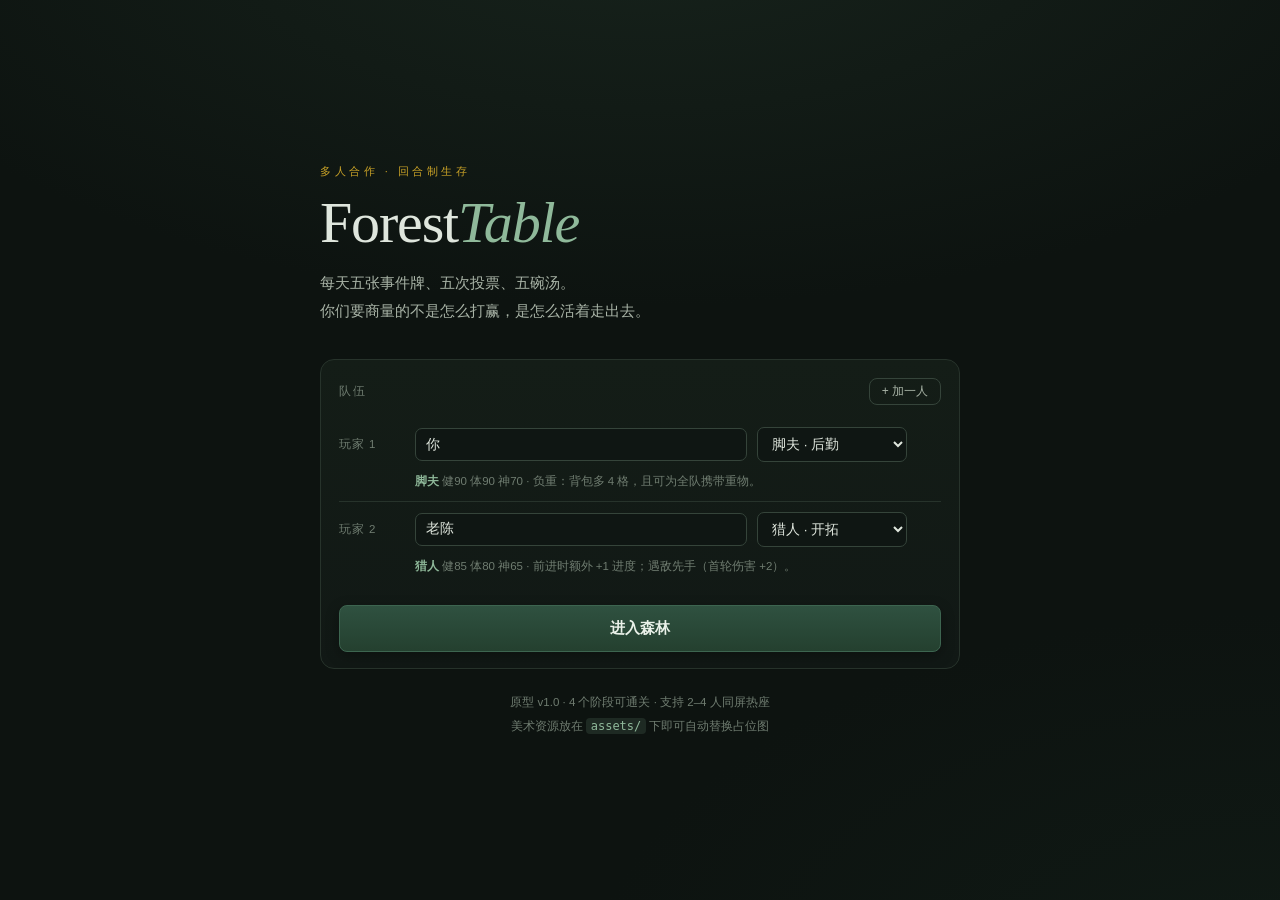
==== web/index.html @ 1d43fedc "Add files via upload" ====
<!DOCTYPE html>
<html lang="zh-CN">
<head>
<meta charset="UTF-8">
<meta name="viewport" content="width=device-width, initial-scale=1.0">
<title>ForestTable · 克苏鲁森林逃生</title>
<link rel="stylesheet" href="css/style.css">
</head>
<body>

<!-- ================= 标题 / 组队 ================= -->
<section id="screenTitle" class="screen">
  <div class="titlewrap">
    <div class="tkicker">多人合作 · 回合制生存</div>
    <h1>Forest<span>Table</span></h1>
    <p class="tsub">每天五张事件牌、五次投票、五碗汤。<br>你们要商量的不是怎么打赢，是怎么活着走出去。</p>

    <div class="setup">
      <div class="suhead">
        <span>队伍</span>
        <button id="addSlot" class="ghost small">+ 加一人</button>
      </div>
      <div id="roster"></div>
      <div class="sufoot">
        <button id="startBtn" class="primary big">进入森林</button>
        <button id="continueBtn" class="ghost big hidden">继续上次存档</button>
      </div>
    </div>

    <div class="tnote">
      原型 v1.0 · 4 个阶段可通关 · 支持 2–4 人同屏热座<br>
      美术资源放在 <code>assets/</code> 下即可自动替换占位图
    </div>
  </div>
</section>

<!-- ================= 游戏主界面 ================= -->
<section id="screenGame" class="screen hidden">
  <header id="topbar"></header>
  <div class="board">
    <aside class="players" id="playersCol"></aside>
    <main class="center" id="centerCol"></main>
    <aside class="side">
      <div class="panel" id="invPanel"></div>
      <div class="panel" id="logPanel"></div>
    </aside>
  </div>
</section>

<div id="modalLayer"></div>
<div id="toastLayer"></div>

<script src="js/data.js"></script>
<script src="js/engine.js"></script>
<script src="js/ui.js"></script>
<script>
  document.addEventListener('DOMContentLoaded', function () { FT.UI.init(); });
</script>
</body>
</html>
---- web/css/style.css ----
/* =====================================================================
 * ForestTable · 样式层
 * ---------------------------------------------------------------------
 * 美术替换指南：
 *   1. 配色 → 改 :root 里的变量即可，不要改下面结构里的颜色值。
 *   2. 场景图 → assets/scenes/{sceneKey}.jpg（700×320 以上，横构图）
 *      sceneKey: bright_forest / dark_forest / riverside / swamp / cliff
 *                / waterfall / lakeshore
 *   3. 角色立绘 → assets/chars/{charId}.jpg（正方形，300×300 以上）
 *      charId: porter / hunter / medic / apostle
 *   4. 卡面图  → assets/cards/{cardId}.jpg（16:9，如 D01.jpg）
 *   图片缺失时自动回退为占位底色，不会报错。
 * ===================================================================== */

:root{
  /* —— 基础底色 —— */
  --bg:          #0d1310;
  --bg-2:        #111815;
  --panel:       #151d18;
  --panel-2:     #19231d;
  --line:        #27332b;
  --line-2:      #35443a;

  /* —— 文字 —— */
  --ink:         #dfe6dd;
  --ink-2:       #a8b3a6;
  --ink-3:       #6f7c70;

  /* —— 强调色 —— */
  --accent:      #8fb99a;   /* 森林绿：主强调 */
  --accent-2:    #5d8a6a;
  --brass:       #c9a227;   /* 黄铜：标题与高亮 */
  --danger:      #c1573f;
  --warn:        #c98a3f;
  --good:        #6fa87a;

  /* —— 属性条 —— */
  --bar-hp:      #b8452f;
  --bar-st:      #c08b3e;
  --bar-sa:      #5f86a8;

  /* —— 尺寸 —— */
  --radius:      10px;
  --shadow:      0 18px 50px rgba(0,0,0,.55);
  --font:        "Noto Sans SC","PingFang SC","Microsoft YaHei",-apple-system,sans-serif;
  --font-serif:  "Georgia","Songti SC","SimSun",serif;
}

*{box-sizing:border-box}
html,body{height:100%}
body{
  margin:0;background:
    radial-gradient(120% 80% at 50% -10%, #17231c 0%, transparent 55%),
    radial-gradient(90% 70% at 100% 110%, #101a15 0%, transparent 60%),
    var(--bg);
  color:var(--ink);font-family:var(--font);font-size:14px;line-height:1.65;
  -webkit-font-smoothing:antialiased;overflow-x:hidden;
}
.hidden{display:none !important}
button{font-family:inherit;font-size:14px;cursor:pointer;border:none;background:none;color:inherit}
code{font-family:Consolas,monospace;background:#1e2a23;padding:1px 5px;border-radius:4px;font-size:12px;color:var(--accent)}
.mono{font-family:Consolas,monospace;font-size:12.5px;color:var(--ink-2);letter-spacing:.02em}
.good{color:var(--good)}
.bad{color:var(--danger)}
.warn{color:var(--warn)}

/* ==================== 标题页 ==================== */
.screen{min-height:100vh}
#screenTitle{display:grid;place-items:center;padding:40px 20px}
.titlewrap{width:100%;max-width:640px}
.tkicker{font-size:11px;letter-spacing:.32em;color:var(--brass);text-transform:uppercase;margin-bottom:14px}
h1{
  font-family:var(--font-serif);font-size:58px;line-height:1;margin:0 0 18px;
  letter-spacing:-.02em;font-weight:400;
}
h1 span{color:var(--accent);font-style:italic}
.tsub{color:var(--ink-2);font-size:14.5px;margin:0 0 34px;line-height:1.9}
.setup{border:1px solid var(--line);border-radius:14px;background:linear-gradient(180deg,#141d17,#111815);padding:18px 18px 16px}
.suhead{display:flex;justify-content:space-between;align-items:center;font-size:12px;letter-spacing:.16em;color:var(--ink-3);text-transform:uppercase;margin-bottom:12px}
.rslot{display:grid;grid-template-columns:66px 1fr 150px 24px;gap:10px;align-items:center;padding:10px 0;border-top:1px solid var(--line)}
.rslot:first-child{border-top:none}
.sidx{font-size:11.5px;color:var(--ink-3);letter-spacing:.08em}
.rnameIn,.rchar{
  background:#0f1613;border:1px solid var(--line-2);border-radius:7px;color:var(--ink);
  padding:8px 10px;font-size:13.5px;font-family:inherit;width:100%;
}
.rnameIn:focus,.rchar:focus{outline:none;border-color:var(--accent-2)}
.rhint{grid-column:1/-1;font-size:11.5px;color:var(--ink-3);line-height:1.6;padding-left:76px}
.rhint b{color:var(--accent)}
.rm{color:var(--ink-3);font-size:18px;line-height:1;align-self:center}
.rm:hover{color:var(--danger)}
.sufoot{display:flex;gap:10px;margin-top:20px;flex-wrap:wrap}
.tnote{margin-top:22px;font-size:11.5px;color:var(--ink-3);line-height:2;text-align:center}

button.primary{
  background:linear-gradient(180deg,#2f5140,#24402f);color:#eaf1e9;
  border:1px solid #3d6550;border-radius:8px;padding:10px 22px;font-weight:600;
  transition:.16s;box-shadow:0 4px 14px rgba(0,0,0,.3);
}
button.primary:hover{background:linear-gradient(180deg,#3a6049,#2b4b38);border-color:#4d7a60}
button.primary.big{padding:13px 30px;font-size:15px;flex:1;min-width:180px}
button.ghost{
  border:1px solid var(--line-2);border-radius:8px;padding:10px 18px;color:var(--ink-2);
  background:transparent;transition:.16s;
}
button.ghost:hover{border-color:var(--accent-2);color:var(--accent);background:#131c16}
button.ghost.small{padding:4px 12px;font-size:12px}
button:disabled{opacity:.42;cursor:not-allowed}

/* ==================== 主界面布局 ==================== */
#screenGame{display:flex;flex-direction:column;height:100vh;overflow:hidden}
#topbar{
  display:grid;grid-template-columns:auto auto 1fr auto;gap:22px;align-items:center;
  padding:10px 20px;border-bottom:1px solid var(--line);background:#0f1613;
  font-size:12.5px;flex:none;
}
.brandline{display:flex;gap:8px;align-items:baseline;color:var(--ink-2);white-space:nowrap}
.brandline b{font-family:var(--font-serif);font-size:15px;color:var(--accent);font-weight:400;letter-spacing:.02em}
.brandline .sep{color:var(--line-2)}
.clock{display:flex;align-items:center;gap:10px;white-space:nowrap}
.daytag{color:var(--brass);letter-spacing:.06em}
.turnpips{display:flex;gap:3px}
.turnpips i{width:14px;height:4px;border-radius:2px;background:var(--line-2);transition:.2s}
.turnpips i.night{background:#2b3a3f}
.turnpips i.on{background:var(--accent);box-shadow:0 0 8px rgba(143,185,154,.6)}
.turnpips i.on.night{background:#6fa8c9;box-shadow:0 0 8px rgba(111,168,201,.6)}
.tod{padding:1px 8px;border-radius:20px;font-size:11px;border:1px solid var(--line-2);color:var(--ink-2)}
.tod.night{color:#8fb6cf;border-color:#33474f;background:#16222500}
.firetag{color:var(--warn);font-size:11.5px}
.prog{display:flex;align-items:center;gap:10px;color:var(--ink-3);font-size:11.5px;min-width:0}
.pbar{flex:1;height:5px;background:#1c2620;border-radius:3px;overflow:hidden;min-width:80px}
.pbar i{display:block;height:100%;background:linear-gradient(90deg,var(--accent-2),var(--accent));border-radius:3px;transition:width .5s}
.tools{display:flex;gap:6px}
.tools button{border:1px solid var(--line);border-radius:6px;padding:4px 10px;font-size:11.5px;color:var(--ink-3);transition:.15s}
.tools button:hover{border-color:var(--accent-2);color:var(--accent)}

.board{display:grid;grid-template-columns:270px minmax(0,1fr) 290px;gap:14px;padding:14px 18px;flex:1;min-height:0}
.board > *{min-height:0}

/* ==================== 玩家卡 ==================== */
.players{display:flex;flex-direction:column;gap:9px;overflow-y:auto;padding-right:2px}
.pcard{
  position:relative;border:1px solid var(--line);border-radius:var(--radius);
  background:linear-gradient(180deg,var(--panel-2),var(--panel));padding:10px 12px;
  transition:.2s;overflow:hidden;
}
.pcard:hover{border-color:var(--line-2)}
.pcard.dead{opacity:.45;filter:grayscale(.7)}
.phead{display:flex;gap:9px;align-items:center;margin-bottom:9px}
.portrait{
  position:relative;width:36px;height:36px;border-radius:50%;overflow:hidden;flex:none;
  background:radial-gradient(circle at 30% 25%,#2c3f33,#16211b);border:1px solid var(--line-2);
  display:grid;place-items:center;font-family:var(--font-serif);font-size:15px;color:var(--accent);
}
.portrait img{position:absolute;inset:0;width:100%;height:100%;object-fit:cover}
.pname{font-size:13.5px;font-weight:600;letter-spacing:.02em}
.ptag{font-size:10.5px;color:var(--ink-3);letter-spacing:.06em}
.attrs{display:flex;flex-direction:column;gap:5px}
.arow{display:grid;grid-template-columns:26px 1fr;gap:7px;align-items:center}
.arow label{font-size:10.5px;color:var(--ink-3);letter-spacing:.04em}
.bar{position:relative;height:13px;background:#0f1613;border-radius:4px;overflow:hidden;border:1px solid #1e2a23}
.bar i{display:block;height:100%;border-radius:3px;transition:width .45s ease}
.bar span{
  position:absolute;inset:0;display:grid;place-items:center;font-size:9.5px;
  font-family:Consolas,monospace;color:#e8eee7;text-shadow:0 1px 2px rgba(0,0,0,.8)
}
.bar.hp i{background:linear-gradient(90deg,#8d3524,var(--bar-hp))}
.bar.st i{background:linear-gradient(90deg,#8a6329,var(--bar-st))}
.bar.sa i{background:linear-gradient(90deg,#3f5f78,var(--bar-sa))}
.sts{display:flex;flex-wrap:wrap;gap:4px;margin-top:8px;min-height:16px}
.st{font-size:10px;padding:1px 7px;border-radius:20px;border:1px solid var(--line-2);color:var(--ink-3)}
.st.none{border-color:transparent;color:#4d5a50}
.st.hungry{color:var(--warn);border-color:#4a3a22}
.st.dying{color:#e06a52;border-color:#5a2b22;background:#2a1512}
.st.bleeding{color:#d1614a;border-color:#4d2a22}
.st.poisoned{color:#8fae62;border-color:#3c4a2b}
.st.madness{color:#8f7fb8;border-color:#3f3556;background:#1e1a28}
.deadmask{
  position:absolute;inset:0;display:grid;place-items:center;
  font-family:var(--font-serif);font-size:22px;letter-spacing:.4em;color:#c1573f;
  background:rgba(10,14,12,.6)
}

/* ==================== 中间：场景 + 预告 ==================== */
.center{display:flex;flex-direction:column;gap:12px;overflow-y:auto}
.scene{
  position:relative;border-radius:var(--radius);overflow:hidden;min-height:250px;flex:none;
  border:1px solid var(--line);
  background:
    radial-gradient(120% 100% at 50% 0%, var(--c2) 0%, var(--c1) 60%, #0b110e 100%);
}
.scene::after{
  content:"";position:absolute;inset:0;pointer-events:none;
  background:
    repeating-linear-gradient(90deg, rgba(0,0,0,.16) 0 2px, transparent 2px 5px),
    linear-gradient(180deg, transparent 40%, rgba(8,12,10,.92) 100%);
  opacity:.55;
}
.sceneimg{position:absolute;inset:0;width:100%;height:100%;object-fit:cover;opacity:.9}
.sceneinfo{position:absolute;left:0;right:0;bottom:0;padding:16px 20px;z-index:2}
.sname{font-family:var(--font-serif);font-size:27px;letter-spacing:.08em;color:#eef3ec;text-shadow:0 2px 12px rgba(0,0,0,.9)}
.stag{font-size:12.5px;color:#b9c4b7;margin-top:3px;text-shadow:0 1px 8px rgba(0,0,0,.9)}
.senv{display:flex;gap:14px;margin-top:8px;font-size:11px;color:#93a291}
.senv span{padding:1px 8px;border-radius:20px;background:rgba(10,16,12,.55);border:1px solid rgba(255,255,255,.08)}

.preview{flex:1;display:flex;flex-direction:column;min-height:150px}
.pvlabel{font-size:10.5px;letter-spacing:.24em;color:var(--ink-3);text-transform:uppercase;margin-bottom:7px}
.pvcard{
  flex:1;border:1px solid var(--line);border-left:3px solid var(--brass);border-radius:8px;
  background:linear-gradient(135deg,#181f19,#121915);padding:14px 18px;
  display:flex;flex-direction:column;justify-content:center;
}
.pvcard.empty{border-left-color:var(--line-2);align-items:center}
.pvtitle{font-family:var(--font-serif);font-size:19px;letter-spacing:.04em;color:#e6ecdf}
.pvtype{font-size:10.5px;color:var(--brass);letter-spacing:.16em;margin:3px 0 8px}
.pvtext{font-size:13px;color:var(--ink-2);line-height:1.85;font-family:var(--font-serif)}
.ambushtag{display:inline-block;margin-top:10px;font-size:11px;color:#e06a52;border:1px solid #5a2b22;padding:1px 8px;border-radius:20px;width:fit-content}

/* ==================== 右栏 ==================== */
.side{display:flex;flex-direction:column;gap:12px;min-height:0}
.panel{border:1px solid var(--line);border-radius:var(--radius);background:var(--panel);display:flex;flex-direction:column;min-height:0}
#invPanel{flex:0 1 auto;max-height:46%}
#logPanel{flex:1 1 auto;min-height:0}
.ph{
  display:flex;justify-content:space-between;align-items:center;
  font-size:10.5px;letter-spacing:.18em;color:var(--ink-3);text-transform:uppercase;
  padding:9px 13px;border-bottom:1px solid var(--line);
}
.ph span{font-family:Consolas,monospace;letter-spacing:0;text-transform:none;font-size:11px}
.invlist{overflow-y:auto;padding:6px 8px}
.invitem{display:grid;grid-template-columns:20px 1fr auto auto;gap:7px;align-items:center;padding:3.5px 5px;border-radius:5px;font-size:12.5px}
.invitem:hover{background:#1b251f}
.ii{font-size:13px;opacity:.85;filter:saturate(.55)}
.in{color:var(--ink-2);overflow:hidden;text-overflow:ellipsis;white-space:nowrap}
.iq{font-family:Consolas,monospace;font-size:11.5px;color:var(--ink-3)}
.exp{font-family:Consolas,monospace;font-size:10px;color:#5d6b60;border:1px solid #263229;border-radius:3px;padding:0 3px}
.exp.soon{color:#c98a3f;border-color:#4a3a22}
.empty{padding:14px;text-align:center;color:#4a574d;font-size:12px}

.loglist{overflow-y:auto;padding:8px 12px;font-size:12px;line-height:1.8;flex:1}
.logline{color:var(--ink-2);padding:1px 0;border-bottom:1px solid rgba(39,51,43,.5)}
.lt{font-family:Consolas,monospace;font-size:9.5px;color:#4e5b51;margin-right:6px}
.logline.event{color:#d8cba4}
.logline.bad{color:#d5745c}
.logline.good{color:#8dbf98}
.logline.warn{color:#cfa05a}
.logline.tip{color:#7ea2b8}
.logline.sub{color:#4f5c52;font-size:11px}

/* ==================== 模态框 ==================== */
#modalLayer{position:fixed;inset:0;pointer-events:none;z-index:60}
.modal-back{
  position:fixed;inset:0;display:grid;place-items:center;padding:24px;
  background:rgba(6,9,7,.72);backdrop-filter:blur(6px);
  opacity:0;transition:opacity .18s;pointer-events:auto;z-index:61;
}
.modal-back.in{opacity:1}
.modal{
  width:100%;max-width:440px;max-height:88vh;overflow-y:auto;
  background:linear-gradient(180deg,#18211b,#121915);
  border:1px solid var(--line-2);border-radius:14px;box-shadow:var(--shadow);
  padding:22px 22px 18px;transform:translateY(8px) scale(.985);transition:transform .18s;
}
.modal-back.in .modal{transform:none}
.modal.wide{max-width:600px}
.modal h3{
  font-family:var(--font-serif);font-size:21px;font-weight:400;letter-spacing:.04em;
  margin:0 0 12px;color:#eaf0e4;
}
.modal h3:only-child{margin-bottom:0}
.badge{font-size:10.5px;letter-spacing:.16em;color:var(--brass);text-transform:uppercase;margin-bottom:6px}
.who{font-size:11.5px;letter-spacing:.16em;color:var(--accent);margin-bottom:6px}
.mbody{font-size:14px;color:var(--ink-2);line-height:1.9}
.flavor{font-family:var(--font-serif);font-size:14.5px;line-height:1.95;color:#c4cfc0;margin:0 0 6px}
.prompt{font-size:12px;color:var(--ink-3);margin:12px 0 2px;letter-spacing:.03em}
.prompt.bad{color:var(--danger)}
.enemy-flavor{font-family:var(--font-serif);font-size:14px;color:#c9b48f;margin:0 0 8px}

.opts{display:flex;flex-direction:column;gap:8px;margin-top:18px}
.opts.inline{flex-direction:row;flex-wrap:wrap}
.opt{
  text-align:left;border:1px solid var(--line-2);border-radius:9px;padding:10px 14px;
  background:#131b16;transition:.15s;display:flex;flex-direction:column;gap:2px;
}
.opts.inline .opt{flex:1;min-width:88px;text-align:center;align-items:center}
.opt:hover{border-color:var(--accent-2);background:#18241d;transform:translateY(-1px)}
.opt.primary{background:linear-gradient(180deg,#2f5140,#24402f);border-color:#3d6550;align-items:center;text-align:center}
.opt.primary:hover{background:linear-gradient(180deg,#3a6049,#2b4b38)}
.opt.ghost{border-style:dashed;color:var(--ink-3);align-items:center;text-align:center}
.opt.dis,.opt:disabled{opacity:.38;cursor:not-allowed;transform:none}
.olabel{font-size:14px;color:var(--ink);font-weight:600}
.odesc{font-size:11.5px;color:var(--ink-3);font-weight:400;line-height:1.6}
.mfoot{display:flex;gap:8px;justify-content:flex-end;margin-top:16px;flex-wrap:wrap}
.mfoot .ghost{font-size:12.5px;padding:7px 14px}

/* 事件卡 */
.eventcard .cardart{
  position:relative;height:150px;border-radius:9px;overflow:hidden;margin-bottom:14px;
  background:linear-gradient(135deg,#243029,#141c17);border:1px solid var(--line);
  display:grid;place-items:center;
}
.cardart img{position:absolute;inset:0;width:100%;height:100%;object-fit:cover}
.artph{font-size:11px;letter-spacing:.3em;color:#4d5a50;text-transform:uppercase}

/* 判定 */
.roll .rollbox{display:flex;gap:16px;align-items:center;margin:6px 0 12px}
.die{
  width:66px;height:66px;border-radius:12px;display:grid;place-items:center;flex:none;
  font-family:var(--font-serif);font-size:30px;color:#e9efe6;
  background:linear-gradient(160deg,#26362c,#161f1a);
  border:1px solid var(--line-2);box-shadow:inset 0 1px 0 rgba(255,255,255,.06),0 8px 20px rgba(0,0,0,.4);
  transition:.2s;
}
.die.small{width:46px;height:46px;font-size:21px}
.die.spin{transform:rotate(-4deg) scale(1.03)}
.die.ok{border-color:var(--good);box-shadow:0 0 22px rgba(111,168,122,.4)}
.die.bad{border-color:var(--danger);box-shadow:0 0 22px rgba(193,87,63,.35)}
.rollmeta{font-size:13px;color:var(--ink-2);line-height:1.8}
.rollresult{margin-top:6px;font-size:14px;font-family:Consolas,monospace}
.die-back{background:rgba(6,9,7,.45)}
.diebox{
  display:flex;flex-direction:column;align-items:center;gap:8px;padding:16px 26px;
  background:rgba(16,23,18,.94);border:1px solid var(--line-2);border-radius:12px;
}
.dl{font-size:11.5px;letter-spacing:.16em;color:var(--ink-3);text-transform:uppercase}

/* 计票 */
.tally{display:flex;flex-direction:column;gap:8px;margin:6px 0}
.tallyrow{display:grid;grid-template-columns:78px 1fr 26px 96px;gap:9px;align-items:center;font-size:12.5px}
.tallyrow .tl{color:var(--ink);font-weight:600}
.tb{height:6px;background:#1a241e;border-radius:3px;overflow:hidden}
.tb i{display:block;height:100%;background:var(--accent-2);border-radius:3px;transition:width .4s}
.tallyrow.win .tb i{background:var(--accent);box-shadow:0 0 10px rgba(143,185,154,.5)}
.tn{font-family:Consolas,monospace;text-align:center;color:var(--ink-2)}
.tw{font-size:11px;color:var(--ink-3);text-align:right;overflow:hidden;text-overflow:ellipsis;white-space:nowrap}

/* 分食物 */
.food .foodhead{display:flex;gap:14px;align-items:center;margin-bottom:14px}
.ficon{font-size:38px;filter:saturate(.6)}
.food .foodhead h3{margin:0}
.dicerow{display:flex;gap:8px;flex-wrap:wrap;margin-bottom:14px}
.dchip{
  border:1px solid var(--line-2);border-radius:8px;padding:6px 10px;font-size:12px;
  display:flex;gap:8px;align-items:center;background:#131b16;transition:.2s;
}
.dchip.act{border-color:var(--brass);background:#1f1c12;box-shadow:0 0 14px rgba(201,162,39,.18)}
.dn{color:var(--ink-2)}
.dr{font-family:Consolas,monospace;color:var(--brass);font-weight:700}
.da{font-size:11px;color:var(--ink-3)}
.foodbody{border-top:1px solid var(--line);padding-top:12px}
.curturn{font-size:13.5px;margin-bottom:10px;color:var(--ink-2)}
.curturn b{color:var(--accent);font-size:15px}

/* 合成 */
.recipes{display:flex;flex-direction:column;gap:7px;margin-top:12px}
.recipe{
  display:flex;flex-direction:column;gap:3px;text-align:left;
  border:1px solid var(--line);border-radius:8px;padding:9px 13px;background:#131b16;transition:.15s;
}
.recipe:hover:not(.dis){border-color:var(--accent-2);background:#18241d}
.recipe.dis{opacity:.45;cursor:not-allowed}
.rname{font-size:13.5px;font-weight:600;color:var(--ink)}
.cooktag{font-style:normal;font-size:10px;color:var(--brass);border:1px solid #4a3a22;border-radius:20px;padding:0 6px;margin-left:4px}
.rreq{font-size:11.5px;font-family:Consolas,monospace;color:var(--ink-3)}
.okc{color:var(--good)}
.badc{color:var(--danger)}
.rdesc{font-size:11.5px;color:var(--ink-3);line-height:1.6}

/* 小结 */
.sumgrid{display:flex;flex-direction:column;gap:4px;margin:8px 0}
.sumrow{display:grid;grid-template-columns:1fr auto auto auto;gap:14px;font-size:12.5px;padding:4px 0;border-bottom:1px solid rgba(39,51,43,.6)}
.sumrow.dead{opacity:.45}
.sn{color:var(--ink-2)}
.sv{font-family:Consolas,monospace;color:var(--ink-3);font-size:11.5px}
.summary .sumrow{grid-template-columns:1fr auto auto auto}

/* 结局 */
.over{text-align:center}
.overtag{
  font-family:var(--font-serif);font-size:26px;letter-spacing:.28em;margin-bottom:16px;
}
.over.win .overtag{color:var(--accent);text-shadow:0 0 30px rgba(143,185,154,.35)}
.over.lose .overtag{color:var(--danger);text-shadow:0 0 30px rgba(193,87,63,.3)}
.over .sumrow{grid-template-columns:1fr auto}

/* 调试 */
.dbgsec{margin-top:14px}
.dbgh{font-size:10.5px;letter-spacing:.16em;color:var(--ink-3);text-transform:uppercase;margin-bottom:7px}

/* Toast / Flash */
#toastLayer{position:fixed;inset:0;pointer-events:none;z-index:90;display:grid;place-items:center}
.toast{
  position:absolute;bottom:38px;padding:9px 20px;border-radius:24px;font-size:13px;
  background:rgba(20,29,23,.96);border:1px solid var(--line-2);color:var(--ink);
  opacity:0;transform:translateY(10px);transition:.25s;box-shadow:0 8px 26px rgba(0,0,0,.5);
}
.toast.in{opacity:1;transform:none}
.toast.bad{border-color:#5a2b22;color:#e08a72}
.flash{
  font-family:var(--font-serif);font-size:26px;letter-spacing:.22em;color:#e8efe3;
  text-shadow:0 4px 30px rgba(0,0,0,.9);opacity:0;transition:.35s;
}
.flash.in{opacity:1}

/* ==================== 响应式 ==================== */
@media (max-width:1180px){
  .board{grid-template-columns:230px minmax(0,1fr) 250px}
  #topbar{grid-template-columns:auto auto 1fr;gap:14px}
  .tools{grid-column:1/-1;justify-content:flex-end}
}
@media (max-width:900px){
  #screenGame{height:auto;min-height:100vh;overflow:visible}
  .board{grid-template-columns:1fr;padding:12px}
  .players{flex-direction:row;overflow-x:auto;padding-bottom:6px}
  .pcard{min-width:210px}
  .center{overflow:visible}
  .scene{min-height:200px}
  #invPanel{max-height:none}
  .loglist{max-height:240px}
  h1{font-size:42px}
  .rslot{grid-template-columns:1fr 1fr;gap:8px}
  .rhint{padding-left:0}
}
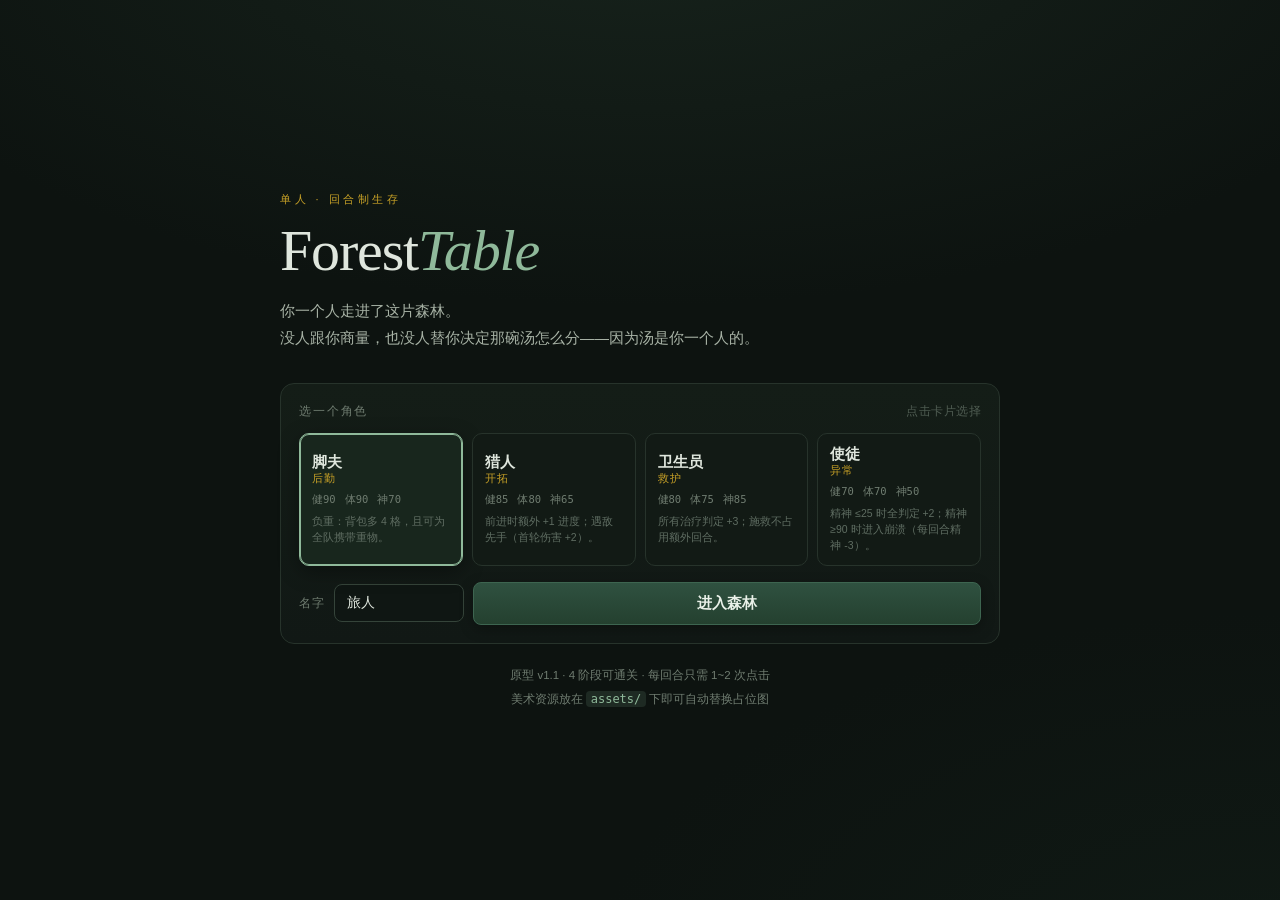
==== commit 680a83fa: "Add files via upload" ====
--- a/web/index.html
+++ b/web/index.html
@@ -8,27 +8,26 @@
 </head>
 <body>
 
-<!-- ================= 标题 / 组队 ================= -->
+<!-- ================= 标题：选一个角色 ================= -->
 <section id="screenTitle" class="screen">
   <div class="titlewrap">
-    <div class="tkicker">多人合作 · 回合制生存</div>
+    <div class="tkicker">单人 · 回合制生存</div>
     <h1>Forest<span>Table</span></h1>
-    <p class="tsub">每天五张事件牌、五次投票、五碗汤。<br>你们要商量的不是怎么打赢，是怎么活着走出去。</p>
+    <p class="tsub">你一个人走进了这片森林。<br>没人跟你商量，也没人替你决定那碗汤怎么分——因为汤是你一个人的。</p>
 
     <div class="setup">
-      <div class="suhead">
-        <span>队伍</span>
-        <button id="addSlot" class="ghost small">+ 加一人</button>
-      </div>
-      <div id="roster"></div>
-      <div class="sufoot">
+      <div class="suhead"><span>选一个角色</span><span class="hint">点击卡片选择</span></div>
+      <div id="roster" class="charcards"></div>
+      <div class="namerow">
+        <label>名字</label>
+        <input id="playerName" maxlength="8" value="旅人">
         <button id="startBtn" class="primary big">进入森林</button>
-        <button id="continueBtn" class="ghost big hidden">继续上次存档</button>
+        <button id="continueBtn" class="ghost big hidden">继续存档</button>
       </div>
     </div>
 
     <div class="tnote">
-      原型 v1.0 · 4 个阶段可通关 · 支持 2–4 人同屏热座<br>
+      原型 v1.1 · 4 阶段可通关 · 每回合只需 1~2 次点击<br>
       美术资源放在 <code>assets/</code> 下即可自动替换占位图
     </div>
   </div>
@@ -38,10 +37,16 @@
 <section id="screenGame" class="screen hidden">
   <header id="topbar"></header>
   <div class="board">
-    <aside class="players" id="playersCol"></aside>
-    <main class="center" id="centerCol"></main>
+    <aside class="left">
+      <div id="playersCol"></div>
+      <div class="panel" id="invPanel"></div>
+    </aside>
+    <main class="center">
+      <div id="sceneBox"></div>
+      <div id="stageBox"></div>
+    </main>
     <aside class="side">
-      <div class="panel" id="invPanel"></div>
+      <div id="previewBox"></div>
       <div class="panel" id="logPanel"></div>
     </aside>
   </div>
--- a/web/css/style.css
+++ b/web/css/style.css
@@ -1,49 +1,27 @@
 /* =====================================================================
- * ForestTable · 样式层
+ * ForestTable · 样式层 v1.1（单人流 + 页面内步骤流）
  * ---------------------------------------------------------------------
  * 美术替换指南：
- *   1. 配色 → 改 :root 里的变量即可，不要改下面结构里的颜色值。
- *   2. 场景图 → assets/scenes/{sceneKey}.jpg（700×320 以上，横构图）
- *      sceneKey: bright_forest / dark_forest / riverside / swamp / cliff
- *                / waterfall / lakeshore
- *   3. 角色立绘 → assets/chars/{charId}.jpg（正方形，300×300 以上）
- *      charId: porter / hunter / medic / apostle
- *   4. 卡面图  → assets/cards/{cardId}.jpg（16:9，如 D01.jpg）
- *   图片缺失时自动回退为占位底色，不会报错。
+ *   1. 配色 → 改 :root 变量，不要动下面结构里的颜色值。
+ *   2. 场景图 → assets/scenes/{sceneKey}.jpg
+ *   3. 角色立绘 → assets/chars/{charId}.jpg（300×300 以上，正方形）
+ *   4. 卡面图 → assets/cards/{cardId}.jpg（16:9）
+ *   图片缺失自动回退为占位底色，不报错。
  * ===================================================================== */
 
 :root{
-  /* —— 基础底色 —— */
-  --bg:          #0d1310;
-  --bg-2:        #111815;
-  --panel:       #151d18;
-  --panel-2:     #19231d;
-  --line:        #27332b;
-  --line-2:      #35443a;
-
-  /* —— 文字 —— */
-  --ink:         #dfe6dd;
-  --ink-2:       #a8b3a6;
-  --ink-3:       #6f7c70;
-
-  /* —— 强调色 —— */
-  --accent:      #8fb99a;   /* 森林绿：主强调 */
-  --accent-2:    #5d8a6a;
-  --brass:       #c9a227;   /* 黄铜：标题与高亮 */
-  --danger:      #c1573f;
-  --warn:        #c98a3f;
-  --good:        #6fa87a;
-
-  /* —— 属性条 —— */
-  --bar-hp:      #b8452f;
-  --bar-st:      #c08b3e;
-  --bar-sa:      #5f86a8;
-
-  /* —— 尺寸 —— */
-  --radius:      10px;
-  --shadow:      0 18px 50px rgba(0,0,0,.55);
-  --font:        "Noto Sans SC","PingFang SC","Microsoft YaHei",-apple-system,sans-serif;
-  --font-serif:  "Georgia","Songti SC","SimSun",serif;
+  --bg:#0d1310; --bg-2:#111815;
+  --panel:#151d18; --panel-2:#19231d;
+  --line:#27332b; --line-2:#35443a;
+  --ink:#dfe6dd; --ink-2:#a8b3a6; --ink-3:#6f7c70;
+  --accent:#8fb99a; --accent-2:#5d8a6a;
+  --brass:#c9a227;
+  --danger:#c1573f; --warn:#c98a3f; --good:#6fa87a;
+  --bar-hp:#b8452f; --bar-st:#c08b3e; --bar-sa:#5f86a8;
+  --radius:10px;
+  --shadow:0 18px 50px rgba(0,0,0,.55);
+  --font:"Noto Sans SC","PingFang SC","Microsoft YaHei",-apple-system,sans-serif;
+  --font-serif:"Georgia","Songti SC","SimSun",serif;
 }
 
 *{box-sizing:border-box}
@@ -59,38 +37,39 @@
 .hidden{display:none !important}
 button{font-family:inherit;font-size:14px;cursor:pointer;border:none;background:none;color:inherit}
 code{font-family:Consolas,monospace;background:#1e2a23;padding:1px 5px;border-radius:4px;font-size:12px;color:var(--accent)}
-.mono{font-family:Consolas,monospace;font-size:12.5px;color:var(--ink-2);letter-spacing:.02em}
-.good{color:var(--good)}
-.bad{color:var(--danger)}
-.warn{color:var(--warn)}
+.mono{font-family:Consolas,monospace;font-size:12.5px;color:var(--ink-2)}
+.good{color:var(--good)} .bad{color:var(--danger)} .warn{color:var(--warn)}
 
 /* ==================== 标题页 ==================== */
 .screen{min-height:100vh}
 #screenTitle{display:grid;place-items:center;padding:40px 20px}
-.titlewrap{width:100%;max-width:640px}
+.titlewrap{width:100%;max-width:720px}
 .tkicker{font-size:11px;letter-spacing:.32em;color:var(--brass);text-transform:uppercase;margin-bottom:14px}
-h1{
-  font-family:var(--font-serif);font-size:58px;line-height:1;margin:0 0 18px;
-  letter-spacing:-.02em;font-weight:400;
-}
+h1{font-family:var(--font-serif);font-size:58px;line-height:1;margin:0 0 18px;letter-spacing:-.02em;font-weight:400}
 h1 span{color:var(--accent);font-style:italic}
-.tsub{color:var(--ink-2);font-size:14.5px;margin:0 0 34px;line-height:1.9}
-.setup{border:1px solid var(--line);border-radius:14px;background:linear-gradient(180deg,#141d17,#111815);padding:18px 18px 16px}
-.suhead{display:flex;justify-content:space-between;align-items:center;font-size:12px;letter-spacing:.16em;color:var(--ink-3);text-transform:uppercase;margin-bottom:12px}
-.rslot{display:grid;grid-template-columns:66px 1fr 150px 24px;gap:10px;align-items:center;padding:10px 0;border-top:1px solid var(--line)}
-.rslot:first-child{border-top:none}
-.sidx{font-size:11.5px;color:var(--ink-3);letter-spacing:.08em}
-.rnameIn,.rchar{
-  background:#0f1613;border:1px solid var(--line-2);border-radius:7px;color:var(--ink);
-  padding:8px 10px;font-size:13.5px;font-family:inherit;width:100%;
-}
-.rnameIn:focus,.rchar:focus{outline:none;border-color:var(--accent-2)}
-.rhint{grid-column:1/-1;font-size:11.5px;color:var(--ink-3);line-height:1.6;padding-left:76px}
-.rhint b{color:var(--accent)}
-.rm{color:var(--ink-3);font-size:18px;line-height:1;align-self:center}
-.rm:hover{color:var(--danger)}
-.sufoot{display:flex;gap:10px;margin-top:20px;flex-wrap:wrap}
-.tnote{margin-top:22px;font-size:11.5px;color:var(--ink-3);line-height:2;text-align:center}
+.tsub{color:var(--ink-2);font-size:14.5px;margin:0 0 30px;line-height:1.9}
+.setup{border:1px solid var(--line);border-radius:14px;background:linear-gradient(180deg,#141d17,#111815);padding:18px}
+.suhead{display:flex;justify-content:space-between;align-items:center;font-size:11.5px;letter-spacing:.16em;color:var(--ink-3);text-transform:uppercase;margin-bottom:12px}
+.suhead .hint{letter-spacing:.04em;text-transform:none;color:#4f5c52}
+.charcards{display:grid;grid-template-columns:repeat(4,1fr);gap:9px}
+.charcard{
+  text-align:left;border:1px solid var(--line);border-radius:10px;padding:11px 12px;
+  background:#121a15;transition:.16s;position:relative;
+}
+.charcard:hover{border-color:var(--line-2);background:#16211a;transform:translateY(-1px)}
+.charcard.on{border-color:var(--accent);background:#18261d;box-shadow:0 0 0 1px var(--accent) inset,0 6px 20px rgba(0,0,0,.35)}
+.cc-name{font-size:15px;font-weight:600;color:var(--ink)}
+.cc-tag{font-size:10.5px;color:var(--brass);letter-spacing:.1em;margin-bottom:7px}
+.cc-attrs{display:flex;gap:9px;font-family:Consolas,monospace;font-size:10.5px;color:var(--ink-3);margin-bottom:6px}
+.cc-pass{font-size:10.5px;color:#5f6d62;line-height:1.55}
+.namerow{display:flex;gap:9px;align-items:center;margin-top:16px;flex-wrap:wrap}
+.namerow label{font-size:11.5px;color:var(--ink-3);letter-spacing:.1em}
+#playerName{
+  background:#0f1613;border:1px solid var(--line-2);border-radius:8px;color:var(--ink);
+  padding:10px 12px;font-size:14px;font-family:inherit;width:130px;
+}
+#playerName:focus{outline:none;border-color:var(--accent-2)}
+.tnote{margin-top:20px;font-size:11.5px;color:var(--ink-3);line-height:2;text-align:center}
 
 button.primary{
   background:linear-gradient(180deg,#2f5140,#24402f);color:#eaf1e9;
@@ -98,76 +77,67 @@
   transition:.16s;box-shadow:0 4px 14px rgba(0,0,0,.3);
 }
 button.primary:hover{background:linear-gradient(180deg,#3a6049,#2b4b38);border-color:#4d7a60}
-button.primary.big{padding:13px 30px;font-size:15px;flex:1;min-width:180px}
-button.ghost{
-  border:1px solid var(--line-2);border-radius:8px;padding:10px 18px;color:var(--ink-2);
-  background:transparent;transition:.16s;
-}
+button.primary.big{padding:11px 26px;font-size:14.5px;flex:1;min-width:150px}
+button.ghost{border:1px solid var(--line-2);border-radius:8px;padding:10px 18px;color:var(--ink-2);background:transparent;transition:.16s}
 button.ghost:hover{border-color:var(--accent-2);color:var(--accent);background:#131c16}
-button.ghost.small{padding:4px 12px;font-size:12px}
+button.ghost.big{padding:11px 20px;font-size:14.5px}
 button:disabled{opacity:.42;cursor:not-allowed}
 
-/* ==================== 主界面布局 ==================== */
+/* ==================== 主界面 ==================== */
 #screenGame{display:flex;flex-direction:column;height:100vh;overflow:hidden}
 #topbar{
-  display:grid;grid-template-columns:auto auto 1fr auto;gap:22px;align-items:center;
-  padding:10px 20px;border-bottom:1px solid var(--line);background:#0f1613;
-  font-size:12.5px;flex:none;
+  display:grid;grid-template-columns:auto auto 1fr auto;gap:20px;align-items:center;
+  padding:9px 18px;border-bottom:1px solid var(--line);background:#0f1613;font-size:12.5px;flex:none;
 }
 .brandline{display:flex;gap:8px;align-items:baseline;color:var(--ink-2);white-space:nowrap}
-.brandline b{font-family:var(--font-serif);font-size:15px;color:var(--accent);font-weight:400;letter-spacing:.02em}
+.brandline b{font-family:var(--font-serif);font-size:15px;color:var(--accent);font-weight:400}
 .brandline .sep{color:var(--line-2)}
 .clock{display:flex;align-items:center;gap:10px;white-space:nowrap}
 .daytag{color:var(--brass);letter-spacing:.06em}
 .turnpips{display:flex;gap:3px}
-.turnpips i{width:14px;height:4px;border-radius:2px;background:var(--line-2);transition:.2s}
+.turnpips i{width:14px;height:4px;border-radius:2px;background:var(--line-2)}
 .turnpips i.night{background:#2b3a3f}
 .turnpips i.on{background:var(--accent);box-shadow:0 0 8px rgba(143,185,154,.6)}
 .turnpips i.on.night{background:#6fa8c9;box-shadow:0 0 8px rgba(111,168,201,.6)}
 .tod{padding:1px 8px;border-radius:20px;font-size:11px;border:1px solid var(--line-2);color:var(--ink-2)}
-.tod.night{color:#8fb6cf;border-color:#33474f;background:#16222500}
+.tod.night{color:#8fb6cf;border-color:#33474f}
 .firetag{color:var(--warn);font-size:11.5px}
 .prog{display:flex;align-items:center;gap:10px;color:var(--ink-3);font-size:11.5px;min-width:0}
-.pbar{flex:1;height:5px;background:#1c2620;border-radius:3px;overflow:hidden;min-width:80px}
-.pbar i{display:block;height:100%;background:linear-gradient(90deg,var(--accent-2),var(--accent));border-radius:3px;transition:width .5s}
+.pbar{flex:1;height:5px;background:#1c2620;border-radius:3px;overflow:hidden;min-width:70px}
+.pbar i{display:block;height:100%;background:linear-gradient(90deg,var(--accent-2),var(--accent));transition:width .5s}
 .tools{display:flex;gap:6px}
 .tools button{border:1px solid var(--line);border-radius:6px;padding:4px 10px;font-size:11.5px;color:var(--ink-3);transition:.15s}
 .tools button:hover{border-color:var(--accent-2);color:var(--accent)}
 
-.board{display:grid;grid-template-columns:270px minmax(0,1fr) 290px;gap:14px;padding:14px 18px;flex:1;min-height:0}
+.board{display:grid;grid-template-columns:290px minmax(0,1fr) 270px;gap:13px;padding:13px 16px;flex:1;min-height:0}
 .board > *{min-height:0}
-
-/* ==================== 玩家卡 ==================== */
-.players{display:flex;flex-direction:column;gap:9px;overflow-y:auto;padding-right:2px}
+.left{display:flex;flex-direction:column;gap:11px;min-height:0}
+
+/* ==================== 角色卡 ==================== */
 .pcard{
   position:relative;border:1px solid var(--line);border-radius:var(--radius);
-  background:linear-gradient(180deg,var(--panel-2),var(--panel));padding:10px 12px;
-  transition:.2s;overflow:hidden;
-}
-.pcard:hover{border-color:var(--line-2)}
-.pcard.dead{opacity:.45;filter:grayscale(.7)}
-.phead{display:flex;gap:9px;align-items:center;margin-bottom:9px}
+  background:linear-gradient(180deg,var(--panel-2),var(--panel));padding:13px 14px;overflow:hidden;
+}
+.pcard.dead{opacity:.5;filter:grayscale(.7)}
+.phead{display:flex;gap:11px;align-items:center;margin-bottom:12px}
 .portrait{
-  position:relative;width:36px;height:36px;border-radius:50%;overflow:hidden;flex:none;
+  position:relative;width:52px;height:52px;border-radius:50%;overflow:hidden;flex:none;
   background:radial-gradient(circle at 30% 25%,#2c3f33,#16211b);border:1px solid var(--line-2);
-  display:grid;place-items:center;font-family:var(--font-serif);font-size:15px;color:var(--accent);
+  display:grid;place-items:center;font-family:var(--font-serif);font-size:20px;color:var(--accent);
 }
 .portrait img{position:absolute;inset:0;width:100%;height:100%;object-fit:cover}
-.pname{font-size:13.5px;font-weight:600;letter-spacing:.02em}
-.ptag{font-size:10.5px;color:var(--ink-3);letter-spacing:.06em}
-.attrs{display:flex;flex-direction:column;gap:5px}
-.arow{display:grid;grid-template-columns:26px 1fr;gap:7px;align-items:center}
-.arow label{font-size:10.5px;color:var(--ink-3);letter-spacing:.04em}
-.bar{position:relative;height:13px;background:#0f1613;border-radius:4px;overflow:hidden;border:1px solid #1e2a23}
+.pname{font-size:16px;font-weight:600;letter-spacing:.02em}
+.ptag{font-size:10.5px;color:var(--ink-3);letter-spacing:.08em}
+.attrs{display:flex;flex-direction:column;gap:6px}
+.arow{display:grid;grid-template-columns:28px 1fr;gap:8px;align-items:center}
+.arow label{font-size:10.5px;color:var(--ink-3)}
+.bar{position:relative;height:15px;background:#0f1613;border-radius:4px;overflow:hidden;border:1px solid #1e2a23}
 .bar i{display:block;height:100%;border-radius:3px;transition:width .45s ease}
-.bar span{
-  position:absolute;inset:0;display:grid;place-items:center;font-size:9.5px;
-  font-family:Consolas,monospace;color:#e8eee7;text-shadow:0 1px 2px rgba(0,0,0,.8)
-}
+.bar span{position:absolute;inset:0;display:grid;place-items:center;font-size:9.5px;font-family:Consolas,monospace;color:#e8eee7;text-shadow:0 1px 2px rgba(0,0,0,.8)}
 .bar.hp i{background:linear-gradient(90deg,#8d3524,var(--bar-hp))}
 .bar.st i{background:linear-gradient(90deg,#8a6329,var(--bar-st))}
 .bar.sa i{background:linear-gradient(90deg,#3f5f78,var(--bar-sa))}
-.sts{display:flex;flex-wrap:wrap;gap:4px;margin-top:8px;min-height:16px}
+.sts{display:flex;flex-wrap:wrap;gap:4px;margin-top:10px;min-height:16px}
 .st{font-size:10px;padding:1px 7px;border-radius:20px;border:1px solid var(--line-2);color:var(--ink-3)}
 .st.none{border-color:transparent;color:#4d5a50}
 .st.hungry{color:var(--warn);border-color:#4a3a22}
@@ -175,70 +145,153 @@
 .st.bleeding{color:#d1614a;border-color:#4d2a22}
 .st.poisoned{color:#8fae62;border-color:#3c4a2b}
 .st.madness{color:#8f7fb8;border-color:#3f3556;background:#1e1a28}
-.deadmask{
-  position:absolute;inset:0;display:grid;place-items:center;
-  font-family:var(--font-serif);font-size:22px;letter-spacing:.4em;color:#c1573f;
-  background:rgba(10,14,12,.6)
-}
-
-/* ==================== 中间：场景 + 预告 ==================== */
-.center{display:flex;flex-direction:column;gap:12px;overflow-y:auto}
+.passive{margin-top:10px;padding-top:9px;border-top:1px solid var(--line);font-size:10.5px;color:#5f6d62;line-height:1.6}
+
+/* ==================== 中间：场景 + 舞台 ==================== */
+.center{display:flex;flex-direction:column;gap:11px;min-height:0}
+#sceneBox{flex:none}
 .scene{
-  position:relative;border-radius:var(--radius);overflow:hidden;min-height:250px;flex:none;
+  position:relative;border-radius:var(--radius);overflow:hidden;height:190px;
   border:1px solid var(--line);
-  background:
-    radial-gradient(120% 100% at 50% 0%, var(--c2) 0%, var(--c1) 60%, #0b110e 100%);
+  background:radial-gradient(120% 100% at 50% 0%, var(--c2) 0%, var(--c1) 60%, #0b110e 100%);
 }
 .scene::after{
   content:"";position:absolute;inset:0;pointer-events:none;
   background:
-    repeating-linear-gradient(90deg, rgba(0,0,0,.16) 0 2px, transparent 2px 5px),
+    repeating-linear-gradient(90deg, rgba(0,0,0,.14) 0 2px, transparent 2px 5px),
     linear-gradient(180deg, transparent 40%, rgba(8,12,10,.92) 100%);
   opacity:.55;
 }
 .sceneimg{position:absolute;inset:0;width:100%;height:100%;object-fit:cover;opacity:.9}
-.sceneinfo{position:absolute;left:0;right:0;bottom:0;padding:16px 20px;z-index:2}
-.sname{font-family:var(--font-serif);font-size:27px;letter-spacing:.08em;color:#eef3ec;text-shadow:0 2px 12px rgba(0,0,0,.9)}
-.stag{font-size:12.5px;color:#b9c4b7;margin-top:3px;text-shadow:0 1px 8px rgba(0,0,0,.9)}
-.senv{display:flex;gap:14px;margin-top:8px;font-size:11px;color:#93a291}
+.sceneinfo{position:absolute;left:0;right:0;bottom:0;padding:12px 18px;z-index:2}
+.sname{font-family:var(--font-serif);font-size:24px;letter-spacing:.08em;color:#eef3ec;text-shadow:0 2px 12px rgba(0,0,0,.9)}
+.stag{font-size:12px;color:#b9c4b7;margin-top:2px;text-shadow:0 1px 8px rgba(0,0,0,.9)}
+.senv{display:flex;gap:12px;margin-top:6px;font-size:10.5px;color:#93a291}
 .senv span{padding:1px 8px;border-radius:20px;background:rgba(10,16,12,.55);border:1px solid rgba(255,255,255,.08)}
 
-.preview{flex:1;display:flex;flex-direction:column;min-height:150px}
-.pvlabel{font-size:10.5px;letter-spacing:.24em;color:var(--ink-3);text-transform:uppercase;margin-bottom:7px}
-.pvcard{
-  flex:1;border:1px solid var(--line);border-left:3px solid var(--brass);border-radius:8px;
-  background:linear-gradient(135deg,#181f19,#121915);padding:14px 18px;
-  display:flex;flex-direction:column;justify-content:center;
-}
-.pvcard.empty{border-left-color:var(--line-2);align-items:center}
-.pvtitle{font-family:var(--font-serif);font-size:19px;letter-spacing:.04em;color:#e6ecdf}
-.pvtype{font-size:10.5px;color:var(--brass);letter-spacing:.16em;margin:3px 0 8px}
-.pvtext{font-size:13px;color:var(--ink-2);line-height:1.85;font-family:var(--font-serif)}
-.ambushtag{display:inline-block;margin-top:10px;font-size:11px;color:#e06a52;border:1px solid #5a2b22;padding:1px 8px;border-radius:20px;width:fit-content}
+/* 舞台：本回合的全部流程都在这里，不用弹窗 */
+#stageBox{flex:1;min-height:0;display:flex}
+.stage{
+  flex:1;display:flex;flex-direction:column;min-height:0;
+  border:1px solid var(--line);border-radius:var(--radius);
+  background:linear-gradient(180deg,#161e19,#111815);overflow:hidden;
+}
+.shead{
+  display:flex;justify-content:space-between;align-items:center;gap:10px;
+  padding:9px 16px;border-bottom:1px solid var(--line);font-size:11.5px;
+  letter-spacing:.14em;color:var(--ink-3);text-transform:uppercase;flex:none;
+}
+.shead .turnno{color:var(--brass);letter-spacing:.06em}
+.sbody{flex:1;overflow-y:auto;padding:14px 18px;display:flex;flex-direction:column;gap:13px}
+
+.sect{animation:rise .28s ease both}
+@keyframes rise{from{opacity:0;transform:translateY(6px)}to{opacity:1;transform:none}}
+.slabel{font-size:10px;letter-spacing:.22em;color:#546157;text-transform:uppercase;margin-bottom:6px;display:flex;align-items:center;gap:7px}
+.slabel::after{content:"";flex:1;height:1px;background:linear-gradient(90deg,var(--line),transparent)}
+
+.ecard{border-left:2px solid var(--brass);padding:2px 0 2px 13px}
+.ecard .etitle{font-family:var(--font-serif);font-size:19px;color:#e8eede;letter-spacing:.03em}
+.ecard .etype{font-size:10px;letter-spacing:.16em;color:var(--brass);margin:2px 0 7px}
+.ecard .etext{font-family:var(--font-serif);font-size:14px;line-height:1.95;color:#bfcab9}
+.eflavor{font-family:var(--font-serif);font-size:14px;line-height:1.9;color:#b9c4b2;margin:0}
+.eresult{margin-top:10px;padding:9px 12px;border-radius:7px;background:#0f1613;border:1px solid var(--line);font-size:13px;color:var(--ink-2);line-height:1.8}
+.eresult.ok{border-color:#2e4a36;background:#101c14}
+.eresult.no{border-color:#4a2a22;background:#1a1210}
+
+/* 内联骰子 */
+.rolline{display:flex;gap:12px;align-items:center;margin:10px 0;flex-wrap:wrap}
+.die{
+  width:52px;height:52px;border-radius:10px;display:grid;place-items:center;flex:none;
+  font-family:var(--font-serif);font-size:24px;color:#e9efe6;
+  background:linear-gradient(160deg,#26362c,#161f1a);border:1px solid var(--line-2);
+  box-shadow:inset 0 1px 0 rgba(255,255,255,.06);transition:.2s;
+}
+.die.spin{transform:rotate(-3deg);border-color:var(--brass)}
+.die.ok{border-color:var(--good);box-shadow:0 0 16px rgba(111,168,122,.35)}
+.die.bad{border-color:var(--danger);box-shadow:0 0 16px rgba(193,87,63,.3)}
+.rollmeta{font-size:12.5px;color:var(--ink-2);line-height:1.7}
+.rollmeta b{font-family:Consolas,monospace}
+
+/* 舞台底部按钮 */
+.sfoot{flex:none;padding:11px 18px;border-top:1px solid var(--line);background:#0f1613;display:flex;gap:8px;flex-wrap:wrap}
+.sfoot .btn{
+  border:1px solid var(--line-2);border-radius:9px;padding:10px 16px;background:#131b16;
+  transition:.15s;display:flex;flex-direction:column;gap:2px;text-align:left;flex:1;min-width:120px;
+}
+.sfoot .btn:hover{border-color:var(--accent-2);background:#18241d;transform:translateY(-1px)}
+.sfoot .btn .bl{font-size:13.5px;font-weight:600;color:var(--ink)}
+.sfoot .btn .bd{font-size:11px;color:var(--ink-3);line-height:1.5}
+.sfoot .next{
+  background:linear-gradient(180deg,#2f5140,#24402f);border-color:#3d6550;
+  align-items:center;text-align:center;flex:0 0 auto;min-width:150px;padding:11px 22px;
+}
+.sfoot .next .bl{font-size:14px}
+.sfoot .next:hover{background:linear-gradient(180deg,#3a6049,#2b4b38)}
+.sfoot .light{flex:0 0 auto;min-width:110px;align-items:center;text-align:center;border-style:dashed;color:var(--ink-3)}
+.sfoot .light .bl{font-weight:400;color:var(--ink-3)}
+.awaiting{font-size:12px;color:var(--ink-3);padding:10px 0;letter-spacing:.06em}
+
+/* 分食面板 */
+.foodbox{border:1px solid var(--line);border-radius:9px;padding:12px 14px;background:#131b16}
+.foodhead{display:flex;gap:12px;align-items:center;margin-bottom:11px}
+.ficon{font-size:32px;filter:saturate(.6)}
+.foodhead h4{margin:0;font-size:15px;font-family:var(--font-serif);color:#e3e9dc}
+.foodhead .fsub{font-size:11px;color:var(--ink-3)}
+.dicerow{display:flex;gap:6px;flex-wrap:wrap;margin-bottom:11px}
+.dchip{border:1px solid var(--line-2);border-radius:7px;padding:5px 9px;font-size:11.5px;display:flex;gap:7px;align-items:center;background:#0f1613}
+.dchip.act{border-color:var(--brass);background:#1f1c12}
+.dn{color:var(--ink-2)} .dr{font-family:Consolas,monospace;color:var(--brass);font-weight:700}
+.da{font-size:10.5px;color:var(--ink-3)}
+
+/* 配方 / 选项列表 */
+.optlist{display:flex;flex-direction:column;gap:7px}
+.optrow{
+  display:flex;justify-content:space-between;align-items:center;gap:12px;
+  border:1px solid var(--line);border-radius:8px;padding:9px 13px;background:#131b16;
+  transition:.15s;text-align:left;
+}
+.optrow:hover:not(.dis){border-color:var(--accent-2);background:#18241d}
+.optrow.dis{opacity:.42;cursor:not-allowed}
+.optrow .ol{font-size:13.5px;font-weight:600;color:var(--ink)}
+.optrow .od{font-size:11px;color:var(--ink-3);line-height:1.5;margin-top:1px}
+.optrow .or{font-family:Consolas,monospace;font-size:11px;color:var(--ink-3);white-space:nowrap;text-align:right}
+.okc{color:var(--good)} .badc{color:var(--danger)}
+.cooktag{font-style:normal;font-size:9.5px;color:var(--brass);border:1px solid #4a3a22;border-radius:20px;padding:0 5px;margin-left:5px}
+
+/* 结算摘要 */
+.sumgrid{display:flex;flex-direction:column;gap:3px}
+.sumrow{display:grid;grid-template-columns:1fr auto auto auto;gap:14px;font-size:12.5px;padding:3px 0;border-bottom:1px solid rgba(39,51,43,.6)}
+.sumrow .sn{color:var(--ink-2)}
+.sumrow .sv{font-family:Consolas,monospace;font-size:11.5px;color:var(--ink-3)}
+.delta{font-family:Consolas,monospace;font-size:11.5px}
+.delta.up{color:var(--good)} .delta.down{color:var(--danger)}
 
 /* ==================== 右栏 ==================== */
-.side{display:flex;flex-direction:column;gap:12px;min-height:0}
+.side{display:flex;flex-direction:column;gap:11px;min-height:0}
 .panel{border:1px solid var(--line);border-radius:var(--radius);background:var(--panel);display:flex;flex-direction:column;min-height:0}
-#invPanel{flex:0 1 auto;max-height:46%}
+#invPanel{flex:0 1 auto;max-height:44%}
 #logPanel{flex:1 1 auto;min-height:0}
-.ph{
-  display:flex;justify-content:space-between;align-items:center;
-  font-size:10.5px;letter-spacing:.18em;color:var(--ink-3);text-transform:uppercase;
-  padding:9px 13px;border-bottom:1px solid var(--line);
-}
+.ph{display:flex;justify-content:space-between;align-items:center;font-size:10.5px;letter-spacing:.18em;color:var(--ink-3);text-transform:uppercase;padding:9px 13px;border-bottom:1px solid var(--line)}
 .ph span{font-family:Consolas,monospace;letter-spacing:0;text-transform:none;font-size:11px}
-.invlist{overflow-y:auto;padding:6px 8px}
-.invitem{display:grid;grid-template-columns:20px 1fr auto auto;gap:7px;align-items:center;padding:3.5px 5px;border-radius:5px;font-size:12.5px}
+.invlist{overflow-y:auto;padding:5px 8px}
+.invitem{display:grid;grid-template-columns:20px 1fr auto auto;gap:7px;align-items:center;padding:3px 5px;border-radius:5px;font-size:12.5px}
 .invitem:hover{background:#1b251f}
 .ii{font-size:13px;opacity:.85;filter:saturate(.55)}
 .in{color:var(--ink-2);overflow:hidden;text-overflow:ellipsis;white-space:nowrap}
 .iq{font-family:Consolas,monospace;font-size:11.5px;color:var(--ink-3)}
 .exp{font-family:Consolas,monospace;font-size:10px;color:#5d6b60;border:1px solid #263229;border-radius:3px;padding:0 3px}
-.exp.soon{color:#c98a3f;border-color:#4a3a22}
+.exp.soon{color:var(--warn);border-color:#4a3a22}
 .empty{padding:14px;text-align:center;color:#4a574d;font-size:12px}
 
-.loglist{overflow-y:auto;padding:8px 12px;font-size:12px;line-height:1.8;flex:1}
-.logline{color:var(--ink-2);padding:1px 0;border-bottom:1px solid rgba(39,51,43,.5)}
+.pvcard{border:1px solid var(--line);border-left:2px solid var(--brass);border-radius:8px;background:linear-gradient(135deg,#181f19,#121915);padding:11px 13px}
+.pvlabel{font-size:10px;letter-spacing:.2em;color:var(--ink-3);text-transform:uppercase;margin-bottom:6px}
+.pvtitle{font-family:var(--font-serif);font-size:15px;color:#e6ecdf;letter-spacing:.03em}
+.pvtype{font-size:10px;color:var(--brass);letter-spacing:.14em;margin:2px 0 6px}
+.pvtext{font-size:11.5px;color:var(--ink-3);line-height:1.7;display:-webkit-box;-webkit-line-clamp:3;-webkit-box-orient:vertical;overflow:hidden}
+.ambushtag{display:inline-block;margin-top:6px;font-size:10.5px;color:#e06a52;border:1px solid #5a2b22;padding:1px 7px;border-radius:20px}
+
+.loglist{overflow-y:auto;padding:7px 12px;font-size:12px;line-height:1.75;flex:1}
+.logline{color:var(--ink-2);padding:1px 0;border-bottom:1px solid rgba(39,51,43,.45)}
 .lt{font-family:Consolas,monospace;font-size:9.5px;color:#4e5b51;margin-right:6px}
 .logline.event{color:#d8cba4}
 .logline.bad{color:#d5745c}
@@ -247,177 +300,60 @@
 .logline.tip{color:#7ea2b8}
 .logline.sub{color:#4f5c52;font-size:11px}
 
-/* ==================== 模态框 ==================== */
+/* ==================== 结局 / 调试（仅这两个仍用浮层） ==================== */
 #modalLayer{position:fixed;inset:0;pointer-events:none;z-index:60}
 .modal-back{
   position:fixed;inset:0;display:grid;place-items:center;padding:24px;
-  background:rgba(6,9,7,.72);backdrop-filter:blur(6px);
-  opacity:0;transition:opacity .18s;pointer-events:auto;z-index:61;
+  background:rgba(6,9,7,.82);backdrop-filter:blur(7px);
+  opacity:0;transition:opacity .2s;pointer-events:auto;z-index:61;
 }
 .modal-back.in{opacity:1}
 .modal{
-  width:100%;max-width:440px;max-height:88vh;overflow-y:auto;
-  background:linear-gradient(180deg,#18211b,#121915);
-  border:1px solid var(--line-2);border-radius:14px;box-shadow:var(--shadow);
-  padding:22px 22px 18px;transform:translateY(8px) scale(.985);transition:transform .18s;
+  width:100%;max-width:460px;max-height:88vh;overflow-y:auto;
+  background:linear-gradient(180deg,#18211b,#121915);border:1px solid var(--line-2);
+  border-radius:14px;box-shadow:var(--shadow);padding:22px;transform:translateY(8px);transition:transform .2s;
 }
 .modal-back.in .modal{transform:none}
-.modal.wide{max-width:600px}
-.modal h3{
-  font-family:var(--font-serif);font-size:21px;font-weight:400;letter-spacing:.04em;
-  margin:0 0 12px;color:#eaf0e4;
-}
-.modal h3:only-child{margin-bottom:0}
-.badge{font-size:10.5px;letter-spacing:.16em;color:var(--brass);text-transform:uppercase;margin-bottom:6px}
-.who{font-size:11.5px;letter-spacing:.16em;color:var(--accent);margin-bottom:6px}
+.modal.wide{max-width:620px}
+.modal h3{font-family:var(--font-serif);font-size:20px;font-weight:400;letter-spacing:.04em;margin:0 0 12px;color:#eaf0e4}
 .mbody{font-size:14px;color:var(--ink-2);line-height:1.9}
-.flavor{font-family:var(--font-serif);font-size:14.5px;line-height:1.95;color:#c4cfc0;margin:0 0 6px}
-.prompt{font-size:12px;color:var(--ink-3);margin:12px 0 2px;letter-spacing:.03em}
-.prompt.bad{color:var(--danger)}
-.enemy-flavor{font-family:var(--font-serif);font-size:14px;color:#c9b48f;margin:0 0 8px}
-
-.opts{display:flex;flex-direction:column;gap:8px;margin-top:18px}
-.opts.inline{flex-direction:row;flex-wrap:wrap}
-.opt{
-  text-align:left;border:1px solid var(--line-2);border-radius:9px;padding:10px 14px;
-  background:#131b16;transition:.15s;display:flex;flex-direction:column;gap:2px;
-}
-.opts.inline .opt{flex:1;min-width:88px;text-align:center;align-items:center}
-.opt:hover{border-color:var(--accent-2);background:#18241d;transform:translateY(-1px)}
-.opt.primary{background:linear-gradient(180deg,#2f5140,#24402f);border-color:#3d6550;align-items:center;text-align:center}
-.opt.primary:hover{background:linear-gradient(180deg,#3a6049,#2b4b38)}
-.opt.ghost{border-style:dashed;color:var(--ink-3);align-items:center;text-align:center}
-.opt.dis,.opt:disabled{opacity:.38;cursor:not-allowed;transform:none}
-.olabel{font-size:14px;color:var(--ink);font-weight:600}
-.odesc{font-size:11.5px;color:var(--ink-3);font-weight:400;line-height:1.6}
+.prompt{font-size:11.5px;color:var(--ink-3);margin:10px 0 2px}
 .mfoot{display:flex;gap:8px;justify-content:flex-end;margin-top:16px;flex-wrap:wrap}
-.mfoot .ghost{font-size:12.5px;padding:7px 14px}
-
-/* 事件卡 */
-.eventcard .cardart{
-  position:relative;height:150px;border-radius:9px;overflow:hidden;margin-bottom:14px;
-  background:linear-gradient(135deg,#243029,#141c17);border:1px solid var(--line);
-  display:grid;place-items:center;
-}
-.cardart img{position:absolute;inset:0;width:100%;height:100%;object-fit:cover}
-.artph{font-size:11px;letter-spacing:.3em;color:#4d5a50;text-transform:uppercase}
-
-/* 判定 */
-.roll .rollbox{display:flex;gap:16px;align-items:center;margin:6px 0 12px}
-.die{
-  width:66px;height:66px;border-radius:12px;display:grid;place-items:center;flex:none;
-  font-family:var(--font-serif);font-size:30px;color:#e9efe6;
-  background:linear-gradient(160deg,#26362c,#161f1a);
-  border:1px solid var(--line-2);box-shadow:inset 0 1px 0 rgba(255,255,255,.06),0 8px 20px rgba(0,0,0,.4);
-  transition:.2s;
-}
-.die.small{width:46px;height:46px;font-size:21px}
-.die.spin{transform:rotate(-4deg) scale(1.03)}
-.die.ok{border-color:var(--good);box-shadow:0 0 22px rgba(111,168,122,.4)}
-.die.bad{border-color:var(--danger);box-shadow:0 0 22px rgba(193,87,63,.35)}
-.rollmeta{font-size:13px;color:var(--ink-2);line-height:1.8}
-.rollresult{margin-top:6px;font-size:14px;font-family:Consolas,monospace}
-.die-back{background:rgba(6,9,7,.45)}
-.diebox{
-  display:flex;flex-direction:column;align-items:center;gap:8px;padding:16px 26px;
-  background:rgba(16,23,18,.94);border:1px solid var(--line-2);border-radius:12px;
-}
-.dl{font-size:11.5px;letter-spacing:.16em;color:var(--ink-3);text-transform:uppercase}
-
-/* 计票 */
-.tally{display:flex;flex-direction:column;gap:8px;margin:6px 0}
-.tallyrow{display:grid;grid-template-columns:78px 1fr 26px 96px;gap:9px;align-items:center;font-size:12.5px}
-.tallyrow .tl{color:var(--ink);font-weight:600}
-.tb{height:6px;background:#1a241e;border-radius:3px;overflow:hidden}
-.tb i{display:block;height:100%;background:var(--accent-2);border-radius:3px;transition:width .4s}
-.tallyrow.win .tb i{background:var(--accent);box-shadow:0 0 10px rgba(143,185,154,.5)}
-.tn{font-family:Consolas,monospace;text-align:center;color:var(--ink-2)}
-.tw{font-size:11px;color:var(--ink-3);text-align:right;overflow:hidden;text-overflow:ellipsis;white-space:nowrap}
-
-/* 分食物 */
-.food .foodhead{display:flex;gap:14px;align-items:center;margin-bottom:14px}
-.ficon{font-size:38px;filter:saturate(.6)}
-.food .foodhead h3{margin:0}
-.dicerow{display:flex;gap:8px;flex-wrap:wrap;margin-bottom:14px}
-.dchip{
-  border:1px solid var(--line-2);border-radius:8px;padding:6px 10px;font-size:12px;
-  display:flex;gap:8px;align-items:center;background:#131b16;transition:.2s;
-}
-.dchip.act{border-color:var(--brass);background:#1f1c12;box-shadow:0 0 14px rgba(201,162,39,.18)}
-.dn{color:var(--ink-2)}
-.dr{font-family:Consolas,monospace;color:var(--brass);font-weight:700}
-.da{font-size:11px;color:var(--ink-3)}
-.foodbody{border-top:1px solid var(--line);padding-top:12px}
-.curturn{font-size:13.5px;margin-bottom:10px;color:var(--ink-2)}
-.curturn b{color:var(--accent);font-size:15px}
-
-/* 合成 */
-.recipes{display:flex;flex-direction:column;gap:7px;margin-top:12px}
-.recipe{
-  display:flex;flex-direction:column;gap:3px;text-align:left;
-  border:1px solid var(--line);border-radius:8px;padding:9px 13px;background:#131b16;transition:.15s;
-}
-.recipe:hover:not(.dis){border-color:var(--accent-2);background:#18241d}
-.recipe.dis{opacity:.45;cursor:not-allowed}
-.rname{font-size:13.5px;font-weight:600;color:var(--ink)}
-.cooktag{font-style:normal;font-size:10px;color:var(--brass);border:1px solid #4a3a22;border-radius:20px;padding:0 6px;margin-left:4px}
-.rreq{font-size:11.5px;font-family:Consolas,monospace;color:var(--ink-3)}
-.okc{color:var(--good)}
-.badc{color:var(--danger)}
-.rdesc{font-size:11.5px;color:var(--ink-3);line-height:1.6}
-
-/* 小结 */
-.sumgrid{display:flex;flex-direction:column;gap:4px;margin:8px 0}
-.sumrow{display:grid;grid-template-columns:1fr auto auto auto;gap:14px;font-size:12.5px;padding:4px 0;border-bottom:1px solid rgba(39,51,43,.6)}
-.sumrow.dead{opacity:.45}
-.sn{color:var(--ink-2)}
-.sv{font-family:Consolas,monospace;color:var(--ink-3);font-size:11.5px}
-.summary .sumrow{grid-template-columns:1fr auto auto auto}
-
-/* 结局 */
+.mfoot button{font-size:12.5px;padding:7px 14px}
 .over{text-align:center}
-.overtag{
-  font-family:var(--font-serif);font-size:26px;letter-spacing:.28em;margin-bottom:16px;
-}
+.overtag{font-family:var(--font-serif);font-size:25px;letter-spacing:.26em;margin-bottom:14px}
 .over.win .overtag{color:var(--accent);text-shadow:0 0 30px rgba(143,185,154,.35)}
 .over.lose .overtag{color:var(--danger);text-shadow:0 0 30px rgba(193,87,63,.3)}
-.over .sumrow{grid-template-columns:1fr auto}
-
-/* 调试 */
-.dbgsec{margin-top:14px}
-.dbgh{font-size:10.5px;letter-spacing:.16em;color:var(--ink-3);text-transform:uppercase;margin-bottom:7px}
-
-/* Toast / Flash */
+.dbgsec{margin-top:12px}
+.dbgh{font-size:10.5px;letter-spacing:.16em;color:var(--ink-3);text-transform:uppercase;margin-bottom:6px}
+.dbgrow{display:flex;gap:6px;flex-wrap:wrap}
+.dbgrow button{border:1px solid var(--line-2);border-radius:7px;padding:6px 11px;font-size:12px;color:var(--ink-2)}
+.dbgrow button:hover{border-color:var(--accent-2);color:var(--accent)}
+
+/* Toast */
 #toastLayer{position:fixed;inset:0;pointer-events:none;z-index:90;display:grid;place-items:center}
 .toast{
-  position:absolute;bottom:38px;padding:9px 20px;border-radius:24px;font-size:13px;
+  position:absolute;bottom:34px;padding:9px 20px;border-radius:24px;font-size:13px;
   background:rgba(20,29,23,.96);border:1px solid var(--line-2);color:var(--ink);
-  opacity:0;transform:translateY(10px);transition:.25s;box-shadow:0 8px 26px rgba(0,0,0,.5);
+  opacity:0;transform:translateY(10px);transition:.24s;box-shadow:0 8px 26px rgba(0,0,0,.5);
 }
 .toast.in{opacity:1;transform:none}
 .toast.bad{border-color:#5a2b22;color:#e08a72}
-.flash{
-  font-family:var(--font-serif);font-size:26px;letter-spacing:.22em;color:#e8efe3;
-  text-shadow:0 4px 30px rgba(0,0,0,.9);opacity:0;transition:.35s;
-}
-.flash.in{opacity:1}
 
 /* ==================== 响应式 ==================== */
 @media (max-width:1180px){
-  .board{grid-template-columns:230px minmax(0,1fr) 250px}
-  #topbar{grid-template-columns:auto auto 1fr;gap:14px}
+  .board{grid-template-columns:250px minmax(0,1fr) 230px}
+  #topbar{grid-template-columns:auto auto 1fr;gap:12px}
   .tools{grid-column:1/-1;justify-content:flex-end}
+  .charcards{grid-template-columns:repeat(2,1fr)}
 }
 @media (max-width:900px){
   #screenGame{height:auto;min-height:100vh;overflow:visible}
-  .board{grid-template-columns:1fr;padding:12px}
-  .players{flex-direction:row;overflow-x:auto;padding-bottom:6px}
-  .pcard{min-width:210px}
-  .center{overflow:visible}
-  .scene{min-height:200px}
-  #invPanel{max-height:none}
-  .loglist{max-height:240px}
+  .board{grid-template-columns:1fr;padding:11px}
+  .left{flex-direction:row;overflow-x:auto}
+  #invPanel{max-height:none;flex:1}
+  #sceneBox .scene{height:150px}
+  .stage{min-height:420px}
+  .loglist{max-height:200px}
   h1{font-size:42px}
-  .rslot{grid-template-columns:1fr 1fr;gap:8px}
-  .rhint{padding-left:0}
-}
+}
